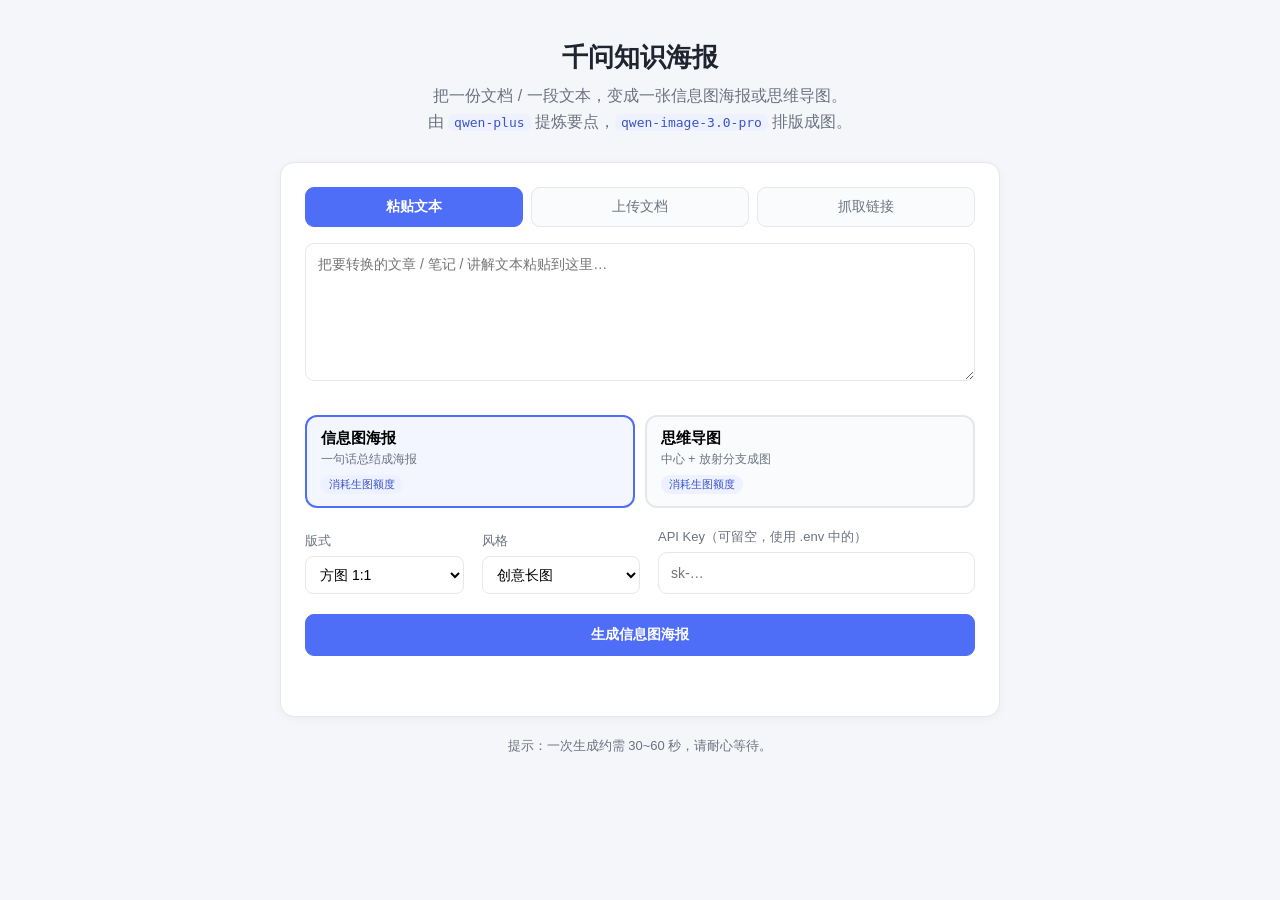
==== static/index.html @ b86e3e2d "Init: 千问文生图知识海报与思维导图 Web 应用 用 qwen-plus 提炼要点、qwen-image-3.0-pro 生成信息图海报或思维导图。 支持文本/文档/URL 三种输入，8 种设计" ====
<!doctype html>
<html lang="zh-CN">
<head>
  <meta charset="utf-8" />
  <meta name="viewport" content="width=device-width, initial-scale=1" />
  <title>千问知识海报</title>
  <link rel="stylesheet" href="/static/style.css" />
</head>
<body>
  <div class="wrap">
    <header class="hero">
      <h1>千问知识海报</h1>
      <p>把一份文档 / 一段文本，变成一张信息图海报或思维导图。<br/>由 <code>qwen-plus</code> 提炼要点，<code>qwen-image-3.0-pro</code> 排版成图。</p>
    </header>

    <section class="card">
      <div class="tabs">
        <button class="tab active" data-mode="text">粘贴文本</button>
        <button class="tab" data-mode="file">上传文档</button>
        <button class="tab" data-mode="url">抓取链接</button>
      </div>

      <div class="panel" data-panel="text">
        <textarea id="content" rows="7" placeholder="把要转换的文章 / 笔记 / 讲解文本粘贴到这里…"></textarea>
      </div>
      <div class="panel hidden" data-panel="file">
        <label class="drop" for="file">
          <input id="file" type="file" accept=".pdf,.docx,.txt,.md" />
          <span>点击选择文件（PDF / DOCX / TXT / MD）</span>
        </label>
      </div>
      <div class="panel hidden" data-panel="url">
        <input id="url" type="text" placeholder="输入网页链接，例如 https://example.com/article" />
      </div>

      <div class="type-cards">
        <button class="type-card active" data-type="poster">
          <span class="tc-title">信息图海报</span>
          <span class="tc-desc">一句话总结成海报</span>
          <span class="tc-tag">消耗生图额度</span>
        </button>
        <button class="type-card" data-type="mindmap">
          <span class="tc-title">思维导图</span>
          <span class="tc-desc">中心 + 放射分支成图</span>
          <span class="tc-tag">消耗生图额度</span>
        </button>
      </div>

      <div class="options">
        <label class="opt">
          <span>版式</span>
          <select id="size">
            <option value="square">方图 1:1</option>
            <option value="landscape">横图 16:9</option>
            <option value="portrait">竖图 9:16</option>
          </select>
        </label>
        <label class="opt">
          <span>风格</span>
          <select id="style">
            <option value="creative-long" selected>创意长图</option>
            <option value="vaporwave">蒸汽波</option>
            <option value="modern-gradient">现代渐变</option>
            <option value="editorial">杂志编辑</option>
            <option value="handdrawn">手绘插画</option>
            <option value="neon">暗色霓虹</option>
            <option value="vintage">复古报纸</option>
            <option value="swiss">极简瑞士</option>
          </select>
        </label>
        <label class="opt grow">
          <span>API Key（可留空，使用 .env 中的）</span>
          <input id="apiKey" type="password" placeholder="sk-…" autocomplete="off" />
        </label>
      </div>

      <div class="actions">
        <button id="go" class="btn primary">生成信息图海报</button>
        <button id="again" class="btn hidden">再生成一张</button>
      </div>

      <p id="status" class="status" role="status"></p>
    </section>

    <section id="result" class="card result hidden">
      <h2>生成结果</h2>
      <div id="previewWrap" class="preview"><img id="preview" alt="生成的结果" /></div>
      <div class="actions">
        <a id="download" class="btn" download="output.png">下载图片</a>
      </div>
    </section>

    <footer class="note">提示：一次生成约需 30~60 秒，请耐心等待。</footer>
  </div>

  <script src="/static/app.js"></script>
</body>
</html>
---- static/style.css ----
* { box-sizing: border-box; }

:root {
  --bg: #f5f6fa;
  --card: #ffffff;
  --ink: #1f2430;
  --muted: #6b7280;
  --brand: #4f6ef7;
  --brand-dark: #3b54c8;
  --border: #e5e7eb;
  --error: #e5484d;
}

body {
  margin: 0;
  font-family: -apple-system, "Segoe UI", "PingFang SC", "Microsoft YaHei", sans-serif;
  background: var(--bg);
  color: var(--ink);
}

.wrap { max-width: 760px; margin: 0 auto; padding: 40px 20px 60px; }

.hero { text-align: center; margin-bottom: 28px; }
.hero h1 { font-size: 26px; margin: 0 0 8px; }
.hero p { color: var(--muted); line-height: 1.6; margin: 0; }
.hero code {
  background: #eef1ff;
  color: var(--brand-dark);
  padding: 1px 6px;
  border-radius: 5px;
  font-size: 13px;
}

.card {
  background: var(--card);
  border: 1px solid var(--border);
  border-radius: 14px;
  padding: 24px;
  margin-bottom: 20px;
  box-shadow: 0 2px 10px rgba(0, 0, 0, 0.04);
}

.tabs { display: flex; gap: 8px; margin-bottom: 16px; }

.panel { min-height: 154px; margin-bottom: 18px; }
.panel[data-panel="file"] { display: flex; }
.panel[data-panel="file"] .drop { flex: 1; }
.panel[data-panel="url"] { display: flex; align-items: center; }

.type-cards { display: flex; gap: 10px; margin-bottom: 20px; }
.type-card {
  flex: 1;
  text-align: left;
  cursor: pointer;
  border: 2px solid var(--border);
  border-radius: 12px;
  background: #fafbfc;
  padding: 12px 14px;
  display: flex;
  flex-direction: column;
  gap: 3px;
  transition: border-color 0.15s, background 0.15s;
}
.type-card:hover { border-color: #c7d2ff; }
.type-card.active { border-color: var(--brand); background: #f3f6ff; }
.tc-title { font-size: 15px; font-weight: 600; }
.tc-desc { font-size: 12px; color: var(--muted); }
.tc-tag {
  align-self: flex-start;
  margin-top: 4px;
  font-size: 11px;
  color: var(--brand-dark);
  background: #eef1ff;
  padding: 2px 8px;
  border-radius: 999px;
}

.tab {
  flex: 1;
  padding: 10px;
  border: 1px solid var(--border);
  border-radius: 9px;
  background: #fafbfc;
  color: var(--muted);
  cursor: pointer;
  font-size: 14px;
}
.tab.active {
  background: var(--brand);
  border-color: var(--brand);
  color: #fff;
  font-weight: 600;
}

.panel textarea,
.panel input[type="text"],
.options input[type="password"] {
  width: 100%;
  padding: 12px;
  border: 1px solid var(--border);
  border-radius: 9px;
  font-size: 14px;
  font-family: inherit;
  resize: vertical;
  background: #fff;
}
.panel textarea:focus,
.panel input:focus,
.options input:focus { outline: 2px solid #c7d2ff; border-color: var(--brand); }

.drop {
  display: flex;
  align-items: center;
  justify-content: center;
  padding: 34px 16px;
  border: 2px dashed #c7cdd9;
  border-radius: 9px;
  color: var(--muted);
  cursor: pointer;
  text-align: center;
  background: #fafbfc;
}
.drop:hover { border-color: var(--brand); color: var(--brand); }
.drop input { display: none; }

.options { display: flex; gap: 18px; margin: 20px 0; flex-wrap: wrap; align-items: flex-end; }
.opt { display: flex; flex-direction: column; gap: 6px; font-size: 13px; color: var(--muted); flex: 1 1 120px; min-width: 120px; }
.opt.grow { flex: 2 1 240px; min-width: 220px; }
.opt select,
.opt input {
  padding: 9px 10px;
  border: 1px solid var(--border);
  border-radius: 8px;
  background: #fff;
  font-size: 14px;
}

.actions { display: flex; gap: 10px; }
.actions .btn.primary { flex: 1; text-align: center; }
.btn {
  display: inline-block;
  padding: 11px 18px;
  border-radius: 9px;
  font-size: 14px;
  text-decoration: none;
  text-align: center;
  cursor: pointer;
  border: 1px solid var(--border);
  background: #fff;
  color: var(--ink);
}
.btn.primary {
  background: var(--brand);
  border-color: var(--brand);
  color: #fff;
  font-weight: 600;
}
.btn.primary:hover { background: var(--brand-dark); }
.btn:disabled { opacity: 0.6; cursor: not-allowed; }

.status { min-height: 22px; margin: 14px 0 0; font-size: 14px; color: var(--muted); }
.status.error { color: var(--error); }

.hidden { display: none !important; }

.result h2 { margin: 0 0 14px; font-size: 18px; }
.preview {
  max-height: 70vh;
  overflow: auto;
  border: 1px solid var(--border);
  border-radius: 10px;
  background: #111;
  margin-bottom: 16px;
}
.preview img { display: block; width: 100%; height: auto; }

.note { text-align: center; color: var(--muted); font-size: 13px; }
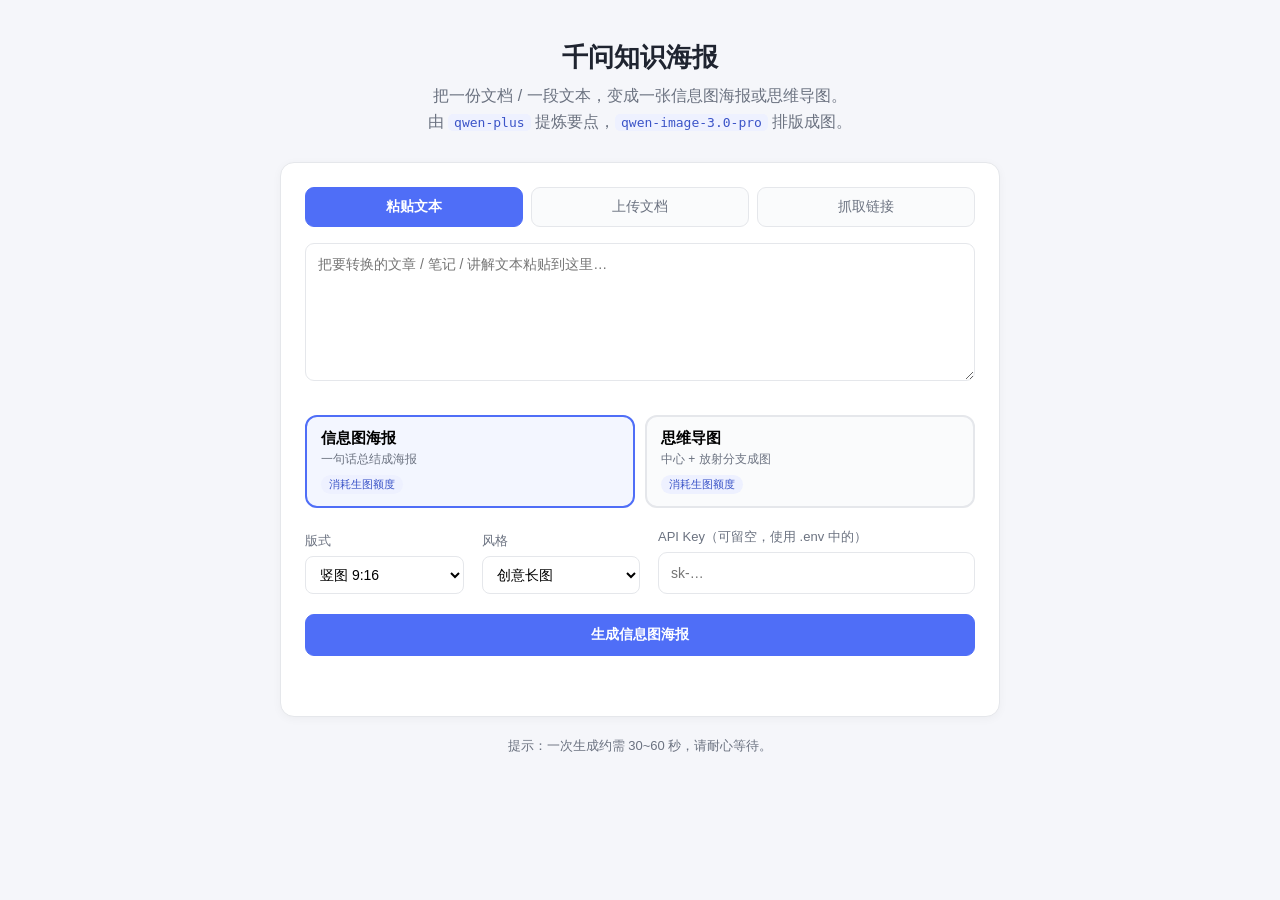
==== commit d960a889: "feat: size 默认值改为竖图 portrait（后端接口 + 前端下拉默认选中） Coze-Commit-Type: user Coze-User-ID: 3823438650157753 C" ====
--- a/static/index.html
+++ b/static/index.html
@@ -52,7 +52,7 @@
           <select id="size">
             <option value="square">方图 1:1</option>
             <option value="landscape">横图 16:9</option>
-            <option value="portrait">竖图 9:16</option>
+            <option value="portrait" selected>竖图 9:16</option>
           </select>
         </label>
         <label class="opt">
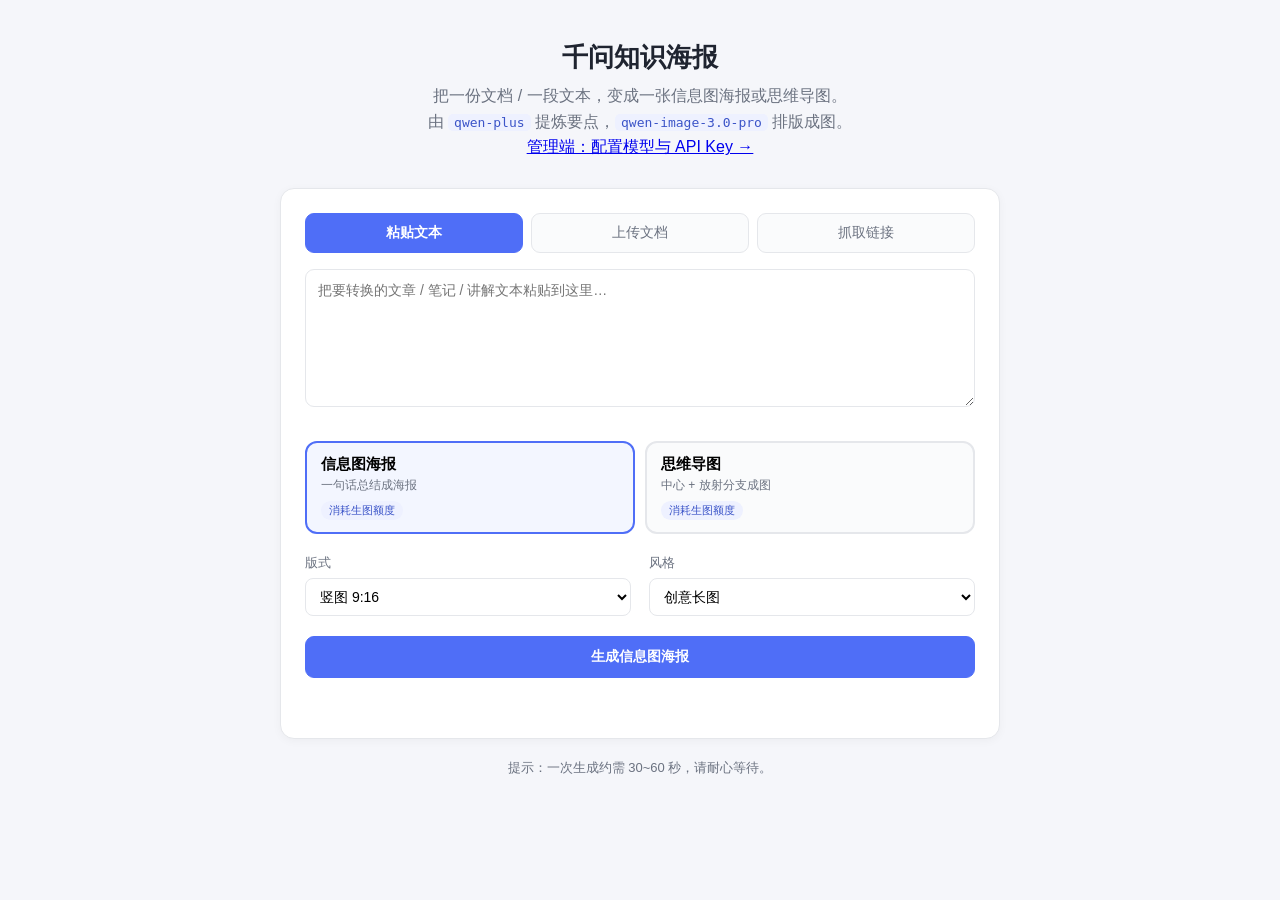
==== commit 6592910a: "feat: 新增管理端（模型+API Key 配置，对象存储持久化），移除首页 API Key 输入框" ====
--- a/static/index.html
+++ b/static/index.html
@@ -11,6 +11,7 @@
     <header class="hero">
       <h1>千问知识海报</h1>
       <p>把一份文档 / 一段文本，变成一张信息图海报或思维导图。<br/>由 <code>qwen-plus</code> 提炼要点，<code>qwen-image-3.0-pro</code> 排版成图。</p>
+      <p class="admin-link"><a href="/admin">管理端：配置模型与 API Key →</a></p>
     </header>
 
     <section class="card">
@@ -68,10 +69,6 @@
             <option value="swiss">极简瑞士</option>
           </select>
         </label>
-        <label class="opt grow">
-          <span>API Key（可留空，使用 .env 中的）</span>
-          <input id="apiKey" type="password" placeholder="sk-…" autocomplete="off" />
-        </label>
       </div>
 
       <div class="actions">
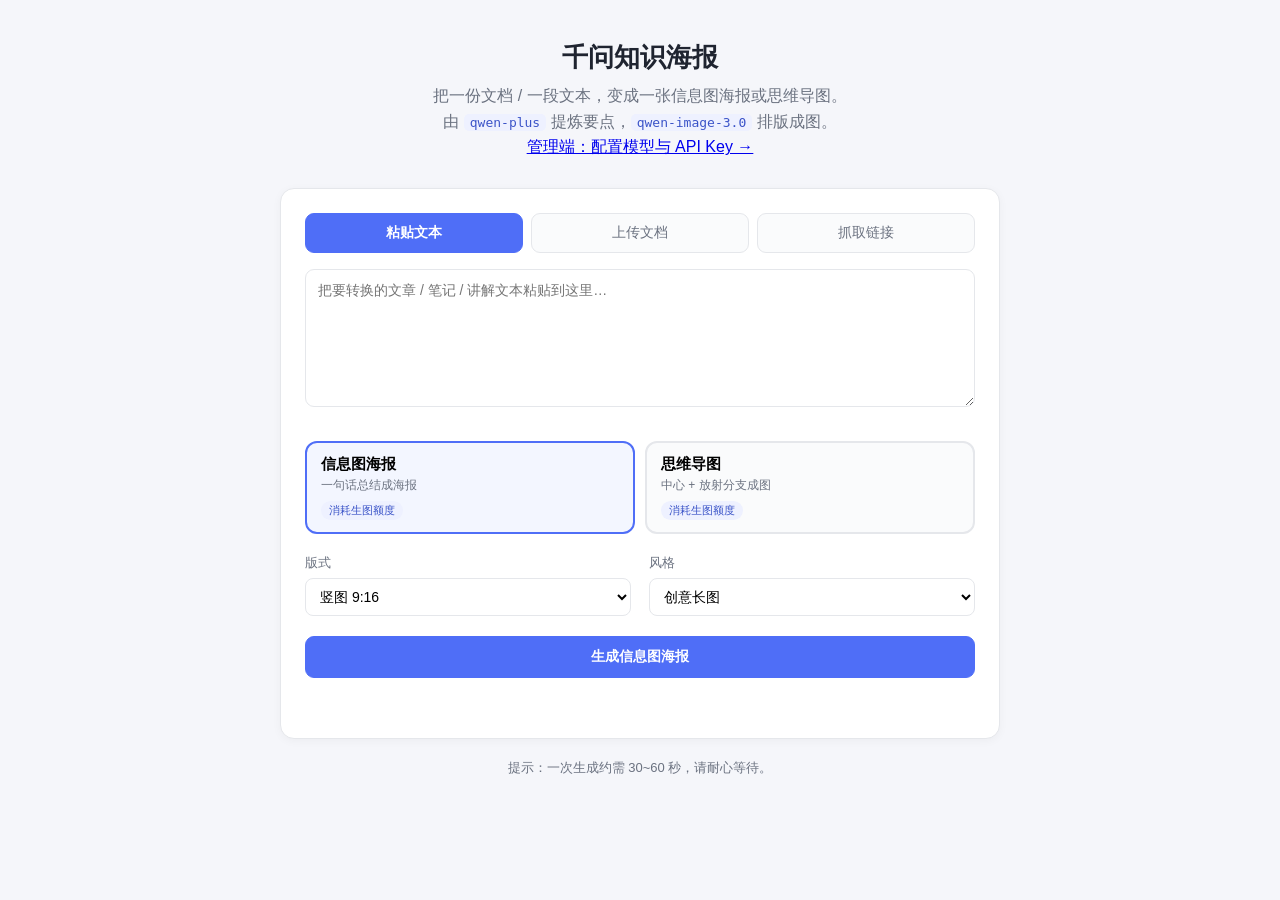
==== commit b1ee81c3: "fix: 修正模型名文案（qwen-image-3.0-pro → qwen-image-3.0，与 .env 实际配置一致）" ====
--- a/static/index.html
+++ b/static/index.html
@@ -10,7 +10,7 @@
   <div class="wrap">
     <header class="hero">
       <h1>千问知识海报</h1>
-      <p>把一份文档 / 一段文本，变成一张信息图海报或思维导图。<br/>由 <code>qwen-plus</code> 提炼要点，<code>qwen-image-3.0-pro</code> 排版成图。</p>
+      <p>把一份文档 / 一段文本，变成一张信息图海报或思维导图。<br/>由 <code>qwen-plus</code> 提炼要点，<code>qwen-image-3.0</code> 排版成图。</p>
       <p class="admin-link"><a href="/admin">管理端：配置模型与 API Key →</a></p>
     </header>
 
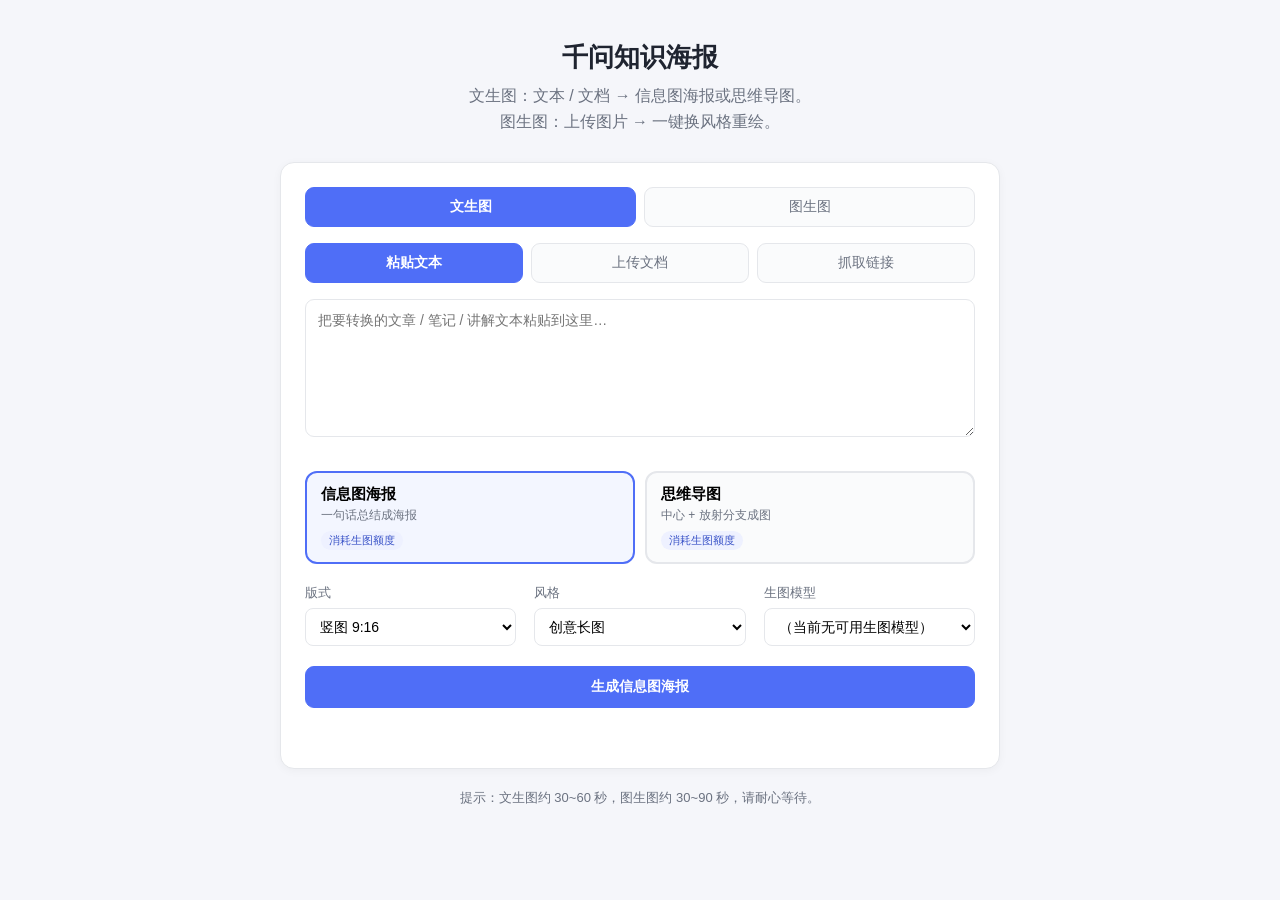
==== commit b8c78dd5: "refactor: 代码结构深化（F1-F7 架构体检落地） - F1 删除管理端残留死代码：list_models/关键词表/IMG2IMG_RATIOS/reset_exhausted_model" ====
--- a/static/index.html
+++ b/static/index.html
@@ -10,73 +10,121 @@
   <div class="wrap">
     <header class="hero">
       <h1>千问知识海报</h1>
-      <p>把一份文档 / 一段文本，变成一张信息图海报或思维导图。<br/>由 <code>qwen-plus</code> 提炼要点，<code>qwen-image-3.0</code> 排版成图。</p>
-      <p class="admin-link"><a href="/admin">管理端：配置模型与 API Key →</a></p>
+      <p>文生图：文本 / 文档 → 信息图海报或思维导图。<br/>图生图：上传图片 → 一键换风格重绘。</p>
     </header>
 
     <section class="card">
+      <!-- 功能 Tab：文生图 / 图生图 -->
       <div class="tabs">
-        <button class="tab active" data-mode="text">粘贴文本</button>
-        <button class="tab" data-mode="file">上传文档</button>
-        <button class="tab" data-mode="url">抓取链接</button>
+        <button class="tab active" data-feature="text2img">文生图</button>
+        <button class="tab" data-feature="img2img">图生图</button>
       </div>
 
-      <div class="panel" data-panel="text">
-        <textarea id="content" rows="7" placeholder="把要转换的文章 / 笔记 / 讲解文本粘贴到这里…"></textarea>
-      </div>
-      <div class="panel hidden" data-panel="file">
-        <label class="drop" for="file">
-          <input id="file" type="file" accept=".pdf,.docx,.txt,.md" />
-          <span>点击选择文件（PDF / DOCX / TXT / MD）</span>
-        </label>
-      </div>
-      <div class="panel hidden" data-panel="url">
-        <input id="url" type="text" placeholder="输入网页链接，例如 https://example.com/article" />
+      <!-- ============ 文生图面板 ============ -->
+      <div class="feature-panel" data-feature-panel="text2img">
+        <div class="tabs">
+          <button class="tab active" data-mode="text">粘贴文本</button>
+          <button class="tab" data-mode="file">上传文档</button>
+          <button class="tab" data-mode="url">抓取链接</button>
+        </div>
+
+        <div class="panel" data-panel="text">
+          <textarea id="content" rows="7" placeholder="把要转换的文章 / 笔记 / 讲解文本粘贴到这里…"></textarea>
+        </div>
+        <div class="panel hidden" data-panel="file">
+          <label class="drop" for="file">
+            <input id="file" type="file" accept=".pdf,.docx,.txt,.md" />
+            <span>点击选择文件（PDF / DOCX / TXT / MD）</span>
+          </label>
+        </div>
+        <div class="panel hidden" data-panel="url">
+          <input id="url" type="text" placeholder="输入网页链接，例如 https://example.com/article" />
+        </div>
+
+        <div class="type-cards">
+          <button class="type-card active" data-type="poster">
+            <span class="tc-title">信息图海报</span>
+            <span class="tc-desc">一句话总结成海报</span>
+            <span class="tc-tag">消耗生图额度</span>
+          </button>
+          <button class="type-card" data-type="mindmap">
+            <span class="tc-title">思维导图</span>
+            <span class="tc-desc">中心 + 放射分支成图</span>
+            <span class="tc-tag">消耗生图额度</span>
+          </button>
+        </div>
+
+        <div class="options">
+          <label class="opt">
+            <span>版式</span>
+            <select id="size">
+              <option value="square">方图 1:1</option>
+              <option value="landscape">横图 16:9</option>
+              <option value="portrait" selected>竖图 9:16</option>
+            </select>
+          </label>
+          <label class="opt">
+            <span>风格</span>
+            <select id="style">
+              <option value="creative-long" selected>创意长图</option>
+              <option value="vaporwave">蒸汽波</option>
+              <option value="modern-gradient">现代渐变</option>
+              <option value="editorial">杂志编辑</option>
+              <option value="handdrawn">手绘插画</option>
+              <option value="neon">暗色霓虹</option>
+              <option value="vintage">复古报纸</option>
+              <option value="swiss">极简瑞士</option>
+            </select>
+          </label>
+          <label class="opt">
+            <span>生图模型</span>
+            <select id="imageModel"><option>加载中…</option></select>
+          </label>
+        </div>
+
+        <div class="actions">
+          <button id="go" class="btn primary">生成信息图海报</button>
+          <button id="again" class="btn hidden">再生成一张</button>
+        </div>
+
+        <p id="status" class="status" role="status"></p>
       </div>
 
-      <div class="type-cards">
-        <button class="type-card active" data-type="poster">
-          <span class="tc-title">信息图海报</span>
-          <span class="tc-desc">一句话总结成海报</span>
-          <span class="tc-tag">消耗生图额度</span>
-        </button>
-        <button class="type-card" data-type="mindmap">
-          <span class="tc-title">思维导图</span>
-          <span class="tc-desc">中心 + 放射分支成图</span>
-          <span class="tc-tag">消耗生图额度</span>
-        </button>
+      <!-- ============ 图生图面板 ============ -->
+      <div class="feature-panel hidden" data-feature-panel="img2img">
+        <label class="drop" for="imgFile">
+          <input id="imgFile" type="file" accept="image/*" />
+          <span>点击选择要重绘的图片（支持 PNG / JPG）</span>
+        </label>
+
+        <div class="options">
+          <label class="opt">
+            <span>风格</span>
+            <select id="imgStyle"><option>加载中…</option></select>
+          </label>
+          <label class="opt">
+            <span>出图数量</span>
+            <select id="imgN">
+              <option value="1" selected>1 张</option>
+              <option value="2">2 张</option>
+              <option value="3">3 张</option>
+              <option value="4">4 张</option>
+              <option value="6">6 张</option>
+            </select>
+          </label>
+        </div>
+
+        <div class="actions">
+          <button id="goImg" class="btn primary">生成</button>
+        </div>
+
+        <p id="statusImg" class="status" role="status"></p>
+
+        <div id="resultImg" class="card result hidden">
+          <h2>图生图结果</h2>
+          <div id="previewImgs"></div>
+        </div>
       </div>
-
-      <div class="options">
-        <label class="opt">
-          <span>版式</span>
-          <select id="size">
-            <option value="square">方图 1:1</option>
-            <option value="landscape">横图 16:9</option>
-            <option value="portrait" selected>竖图 9:16</option>
-          </select>
-        </label>
-        <label class="opt">
-          <span>风格</span>
-          <select id="style">
-            <option value="creative-long" selected>创意长图</option>
-            <option value="vaporwave">蒸汽波</option>
-            <option value="modern-gradient">现代渐变</option>
-            <option value="editorial">杂志编辑</option>
-            <option value="handdrawn">手绘插画</option>
-            <option value="neon">暗色霓虹</option>
-            <option value="vintage">复古报纸</option>
-            <option value="swiss">极简瑞士</option>
-          </select>
-        </label>
-      </div>
-
-      <div class="actions">
-        <button id="go" class="btn primary">生成信息图海报</button>
-        <button id="again" class="btn hidden">再生成一张</button>
-      </div>
-
-      <p id="status" class="status" role="status"></p>
     </section>
 
     <section id="result" class="card result hidden">
@@ -87,7 +135,7 @@
       </div>
     </section>
 
-    <footer class="note">提示：一次生成约需 30~60 秒，请耐心等待。</footer>
+    <footer class="note">提示：文生图约 30~60 秒，图生图约 30~90 秒，请耐心等待。</footer>
   </div>
 
   <script src="/static/app.js"></script>
--- a/static/style.css
+++ b/static/style.css
@@ -30,6 +30,10 @@
   border-radius: 5px;
   font-size: 13px;
 }
+
+.back-link { margin-bottom: 10px; font-size: 13px; }
+.back-link a { color: var(--brand); text-decoration: none; }
+.back-link a:hover { text-decoration: underline; }
 
 .card {
   background: var(--card);
